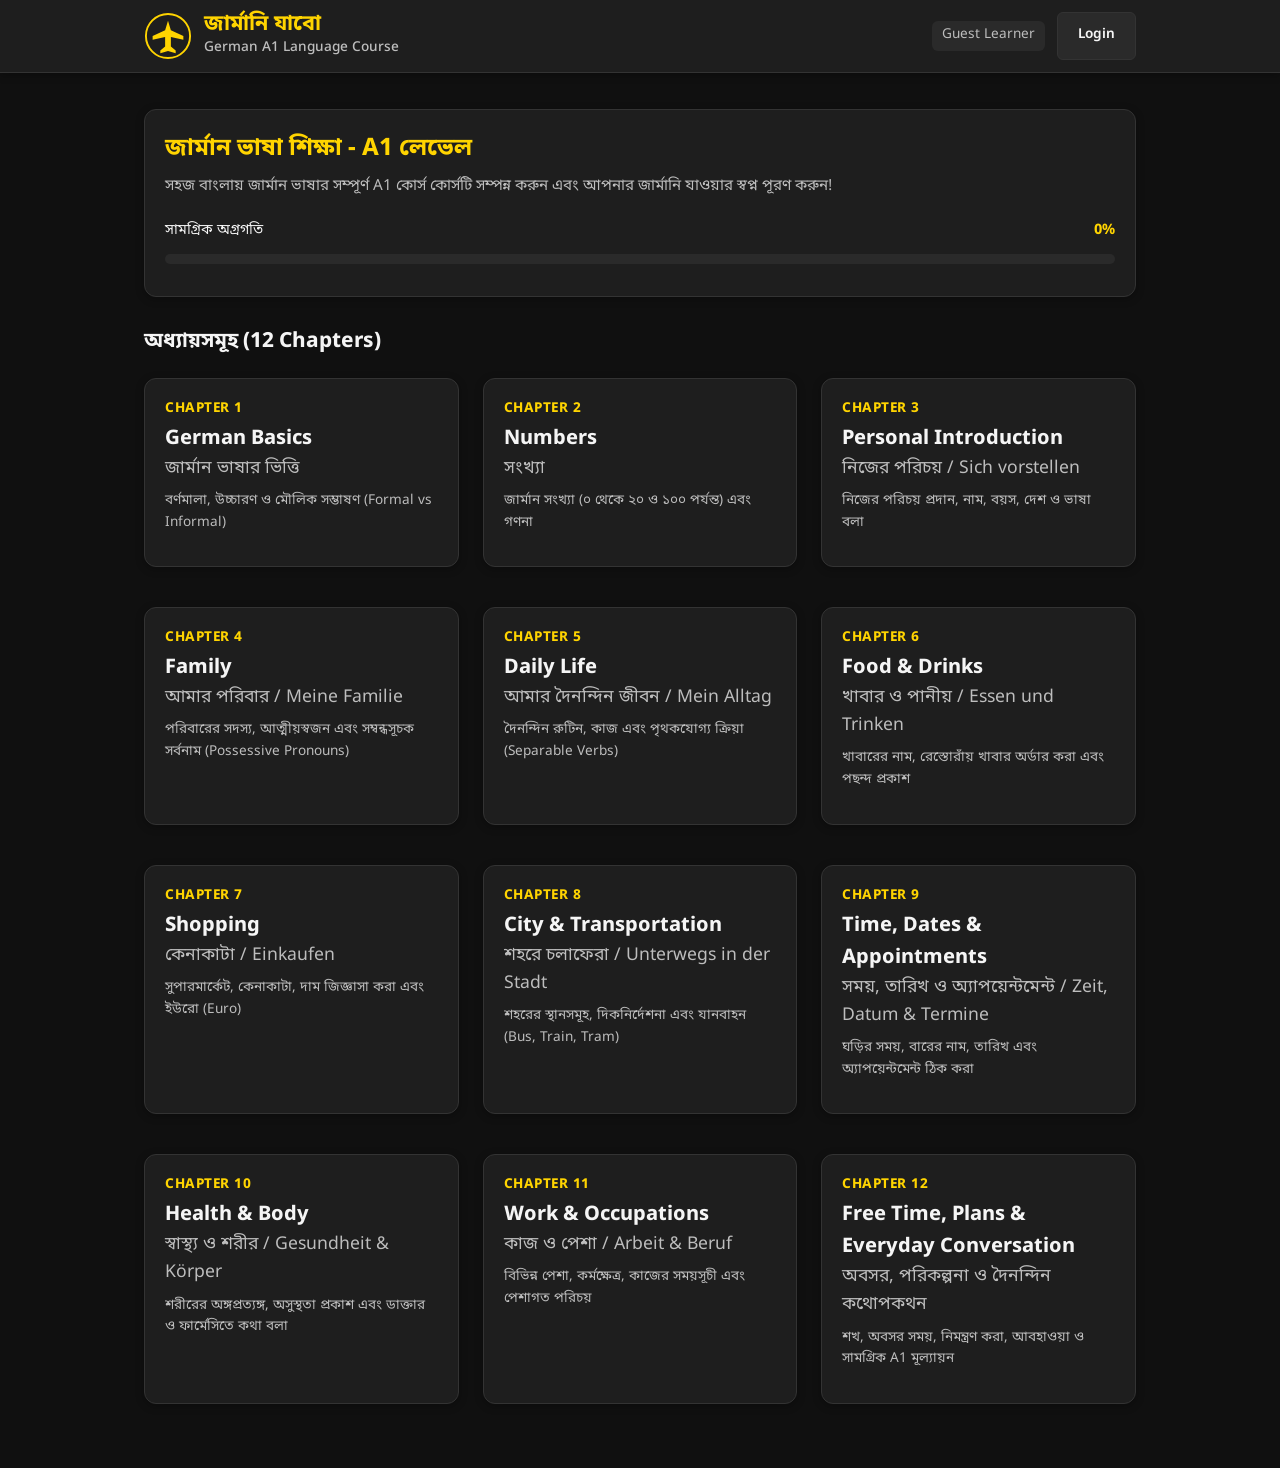
==== index.html @ f14809e0 "Add German A1 static web application for GitHub Pages Created complete responsive Vanilla JS web ver" ====
<!DOCTYPE html>
<html lang="bn">
<head>
  <meta charset="UTF-8">
  <meta name="viewport" content="width=device-width, initial-scale=1.0">
  <title>জার্মানি যাবো - German A1 Language Course</title>
  <meta name="description" content="German A1 Language Course in Bengali for aspiring learners in Bangladesh and worldwide.">

  <!-- Fonts -->
  <link rel="preconnect" href="https://fonts.googleapis.com">
  <link rel="preconnect" href="https://fonts.gstatic.com" crossorigin>
  <link href="https://fonts.googleapis.com/css2?family=Noto+Sans+Bengali:wght@400;500;600;700&family=Poppins:wght@400;500;600;700&display=swap" rel="stylesheet">

  <!-- Styles -->
  <link rel="stylesheet" href="css/style.css">
  <link rel="stylesheet" href="css/components.css">
  <link rel="stylesheet" href="css/responsive.css">

  <!-- Favicon -->
  <link rel="icon" type="image/svg+xml" href="assets/images/logo.svg">
</head>
<body>
  <div id="app"></div>

  <!-- Main Application JavaScript Entry (ES Module) -->
  <script type="module" src="js/app.js"></script>
</body>
</html>
---- css/style.css ----
/* Root Variables & Reset - German A1 Web App */
:root {
  --bg-color: #101010;
  --surface-color: #1E1E1E;
  --surface-hover: #2A2A2A;
  --text-primary: #F5F5F5;
  --text-secondary: #BDBDBD;
  --text-disabled: #666666;
  --accent-yellow: #FFD400;
  --text-on-yellow: #1A1A1A;
  --accent-red: #E63946;
  --success-color: #2E7D32;
  --border-color: #333333;

  --font-bengali: 'Noto Sans Bengali', sans-serif;
  --font-latin: 'Poppins', system-ui, -apple-system, sans-serif;

  --max-width-mobile: 480px;
  --max-width-tablet: 768px;
  --max-width-desktop: 1024px;
  --radius-sm: 6px;
  --radius-md: 12px;
  --radius-lg: 18px;
  --shadow-sm: 0 2px 8px rgba(0,0,0,0.3);
  --shadow-md: 0 4px 16px rgba(0,0,0,0.4);
}

*, *::before, *::after {
  box-sizing: border-box;
  margin: 0;
  padding: 0;
}

body {
  background-color: var(--bg-color);
  color: var(--text-primary);
  font-family: var(--font-bengali), var(--font-latin);
  line-height: 1.6;
  min-height: 100vh;
  display: flex;
  flex-direction: column;
  -webkit-font-smoothing: antialiased;
}

#app {
  display: flex;
  flex-direction: column;
  min-height: 100vh;
  width: 100%;
}

a {
  color: var(--accent-yellow);
  text-decoration: none;
}

button {
  font-family: inherit;
  cursor: pointer;
  border: none;
  background: none;
}

/* Base Layout Container */
.container {
  width: 100%;
  max-width: var(--max-width-desktop);
  margin: 0 auto;
  padding: 0 16px;
}

.main-content {
  flex: 1;
  padding-top: 16px;
  padding-bottom: 32px;
}
---- css/components.css ----
/* Component Styles for German A1 App */

/* Header & Top Bar */
.app-header {
  background-color: var(--surface-color);
  border-bottom: 1px solid var(--border-color);
  position: sticky;
  top: 0;
  z-index: 100;
  box-shadow: var(--shadow-sm);
}

.header-container {
  display: flex;
  align-items: center;
  justify-content: space-between;
  height: 64px;
  padding: 0 16px;
  max-width: var(--max-width-desktop);
  margin: 0 auto;
}

.header-brand {
  display: flex;
  align-items: center;
  gap: 12px;
  text-decoration: none;
}

.brand-logo {
  width: 40px;
  height: 40px;
  flex-shrink: 0;
}

.brand-text {
  display: flex;
  flex-direction: column;
}

.brand-title {
  color: var(--accent-yellow);
  font-size: 1.2rem;
  font-weight: 700;
  line-height: 1.2;
}

.brand-subtitle {
  color: var(--text-secondary);
  font-size: 0.75rem;
  font-weight: 500;
}

.nav-back-btn {
  display: flex;
  align-items: center;
  gap: 6px;
  color: var(--text-primary);
  background: var(--surface-hover);
  padding: 8px 12px;
  border-radius: var(--radius-sm);
  font-weight: 500;
  font-size: 0.9rem;
  transition: background 0.2s;
}

.nav-back-btn:hover {
  background: #333;
}

.header-auth-controls {
  display: flex;
  align-items: center;
  gap: 12px;
}

.user-badge {
  display: flex;
  align-items: center;
  gap: 8px;
  font-size: 0.85rem;
  color: var(--text-secondary);
  background: var(--surface-hover);
  padding: 4px 10px;
  border-radius: var(--radius-sm);
}

.btn-sm {
  padding: 6px 12px;
  font-size: 0.85rem;
  border-radius: var(--radius-sm);
}

/* Cards & Surfaces */
.card {
  background-color: var(--surface-color);
  border: 1px solid var(--border-color);
  border-radius: var(--radius-md);
  padding: 20px;
  margin-bottom: 16px;
  box-shadow: var(--shadow-sm);
}

.card-interactive {
  transition: transform 0.2s, border-color 0.2s, box-shadow 0.2s;
  cursor: pointer;
}

.card-interactive:hover {
  transform: translateY(-2px);
  border-color: var(--accent-yellow);
  box-shadow: var(--shadow-md);
}

/* Progress Bar */
.progress-container {
  width: 100%;
  background: #2A2A2A;
  border-radius: 8px;
  height: 10px;
  overflow: hidden;
  margin: 12px 0;
}

.progress-bar-fill {
  height: 100%;
  background: var(--accent-yellow);
  width: 0%;
  transition: width 0.3s ease;
}

/* Buttons */
.btn {
  display: inline-flex;
  align-items: center;
  justify-content: center;
  gap: 8px;
  padding: 12px 20px;
  border-radius: var(--radius-sm);
  font-weight: 600;
  text-align: center;
  transition: all 0.2s;
  min-height: 44px;
}

.btn-primary {
  background-color: var(--accent-yellow);
  color: var(--text-on-yellow);
}

.btn-primary:hover {
  background-color: #E6BE00;
}

.btn-secondary {
  background-color: var(--surface-hover);
  color: var(--text-primary);
  border: 1px solid var(--border-color);
}

.btn-secondary:hover {
  background-color: #333333;
}

.btn-danger {
  background-color: var(--accent-red);
  color: #FFFFFF;
}

/* Tabs */
.tabs-nav {
  display: flex;
  background: var(--surface-color);
  border-bottom: 1px solid var(--border-color);
  overflow-x: auto;
  scrollbar-width: none; /* Firefox */
  -ms-overflow-style: none; /* IE 10+ */
}

.tabs-nav::-webkit-scrollbar {
  display: none; /* Chrome/Safari */
}

.tab-btn {
  padding: 14px 20px;
  color: var(--text-secondary);
  font-weight: 600;
  font-size: 0.95rem;
  border-bottom: 3px solid transparent;
  white-space: nowrap;
  transition: color 0.2s, border-color 0.2s;
}

.tab-btn:hover {
  color: var(--text-primary);
}

.tab-btn.active {
  color: var(--accent-yellow);
  border-bottom-color: var(--accent-yellow);
}

/* Lesson Cards & Content */
.chapter-grid {
  display: grid;
  grid-template-columns: 1fr;
  gap: 16px;
  margin-top: 20px;
}

.chapter-number {
  color: var(--accent-yellow);
  font-size: 0.85rem;
  font-weight: 700;
  text-transform: uppercase;
  letter-spacing: 0.5px;
}

.chapter-title-de {
  font-size: 1.25rem;
  font-weight: 700;
  color: var(--text-primary);
  margin-top: 2px;
}

.chapter-title-bn {
  font-size: 1.1rem;
  color: var(--text-secondary);
  margin-bottom: 8px;
}

/* Vocabulary List */
.vocab-card {
  background: var(--surface-color);
  border-left: 4px solid var(--accent-yellow);
  border-radius: var(--radius-sm);
  padding: 16px;
  margin-bottom: 12px;
}

.vocab-de {
  font-size: 1.2rem;
  font-weight: 700;
  color: var(--accent-yellow);
}

.vocab-bn {
  font-size: 1.05rem;
  color: var(--text-primary);
  margin-top: 4px;
}

.vocab-example {
  font-size: 0.9rem;
  color: var(--text-secondary);
  margin-top: 6px;
  font-style: italic;
  padding-top: 6px;
  border-top: 1px dashed var(--border-color);
}

/* Grammar Block */
.grammar-block {
  background: var(--surface-color);
  padding: 20px;
  border-radius: var(--radius-md);
  margin-bottom: 16px;
  border: 1px solid var(--border-color);
}

.grammar-title {
  font-size: 1.25rem;
  color: var(--accent-yellow);
  margin-bottom: 10px;
}

.grammar-explanation {
  color: var(--text-primary);
  font-size: 1rem;
  margin-bottom: 14px;
  line-height: 1.7;
}

.example-box {
  background: #141414;
  padding: 12px 16px;
  border-radius: var(--radius-sm);
  margin-top: 8px;
  border-left: 3px solid var(--accent-yellow);
}

.example-de {
  font-weight: 600;
  color: var(--text-primary);
}

.example-bn {
  color: var(--text-secondary);
  font-size: 0.9rem;
}

/* Dialogue Bubble */
.dialogue-container {
  display: flex;
  flex-direction: column;
  gap: 12px;
}

.dialogue-bubble {
  background: var(--surface-color);
  padding: 14px 18px;
  border-radius: var(--radius-md);
  max-width: 85%;
  border: 1px solid var(--border-color);
}

.dialogue-bubble.speaker-a {
  align-self: flex-start;
  border-left: 4px solid var(--accent-yellow);
}

.dialogue-bubble.speaker-b {
  align-self: flex-end;
  background: #252525;
  border-right: 4px solid var(--text-primary);
}

.dialogue-speaker {
  font-size: 0.8rem;
  font-weight: 700;
  color: var(--accent-yellow);
  margin-bottom: 4px;
}

.dialogue-de {
  font-size: 1.05rem;
  font-weight: 600;
  color: var(--text-primary);
}

.dialogue-bn {
  font-size: 0.95rem;
  color: var(--text-secondary);
  margin-top: 4px;
}

/* Exercises UI */
.exercise-card {
  background: var(--surface-color);
  border-radius: var(--radius-md);
  padding: 24px;
  border: 1px solid var(--border-color);
}

.exercise-question {
  font-size: 1.2rem;
  font-weight: 600;
  color: var(--text-primary);
  margin-bottom: 20px;
}

.options-grid {
  display: flex;
  flex-direction: column;
  gap: 10px;
  margin-bottom: 20px;
}

.option-btn {
  padding: 14px 18px;
  border-radius: var(--radius-sm);
  background: var(--surface-hover);
  color: var(--text-primary);
  border: 1px solid var(--border-color);
  text-align: left;
  font-size: 1rem;
  transition: all 0.2s;
  min-height: 48px;
}

.option-btn:hover {
  background: #333333;
}

.option-btn.selected {
  border-color: var(--accent-yellow);
  background: #2A2500;
}

.option-btn.correct {
  background: #123815;
  border-color: var(--success-color);
  color: #81C784;
}

.option-btn.incorrect {
  background: #3B1215;
  border-color: var(--accent-red);
  color: #E57373;
}

.exercise-feedback {
  padding: 14px;
  border-radius: var(--radius-sm);
  margin-bottom: 20px;
  font-weight: 600;
}

.feedback-correct {
  background: #123815;
  color: #81C784;
  border: 1px solid var(--success-color);
}

.feedback-incorrect {
  background: #3B1215;
  color: #E57373;
  border: 1px solid var(--accent-red);
}

.input-exercise {
  width: 100%;
  padding: 14px;
  background: #141414;
  border: 1px solid var(--border-color);
  border-radius: var(--radius-sm);
  color: var(--text-primary);
  font-size: 1.05rem;
  margin-bottom: 20px;
}

.input-exercise:focus {
  outline: none;
  border-color: var(--accent-yellow);
}
---- css/responsive.css ----
/* Responsive Breakpoints & Adaptations */

/* Mobile Phones (Up to 480px) */
@media (max-width: 480px) {
  .header-container {
    padding: 0 12px;
  }

  .brand-title {
    font-size: 1.05rem;
  }

  .brand-subtitle {
    font-size: 0.7rem;
  }

  .chapter-grid {
    grid-template-columns: 1fr;
  }

  .tab-btn {
    padding: 12px 14px;
    font-size: 0.85rem;
  }

  .dialogue-bubble {
    max-width: 95%;
  }

  .btn {
    width: 100%;
  }
}

/* Tablets (768px and up) */
@media (min-width: 768px) {
  .chapter-grid {
    grid-template-columns: repeat(2, 1fr);
    gap: 20px;
  }

  .main-content {
    padding-top: 24px;
    padding-bottom: 48px;
  }

  .btn {
    width: auto;
  }
}

/* Desktop & Laptops (1024px and up) */
@media (min-width: 1024px) {
  .chapter-grid {
    grid-template-columns: repeat(3, 1fr);
    gap: 24px;
  }

  .header-container {
    height: 72px;
  }

  .brand-title {
    font-size: 1.35rem;
  }

  .brand-subtitle {
    font-size: 0.85rem;
  }

  .brand-logo {
    width: 48px;
    height: 48px;
  }
}

/* Large Screens (1440px and up) */
@media (min-width: 1440px) {
  .container {
    max-width: 1200px;
  }
}
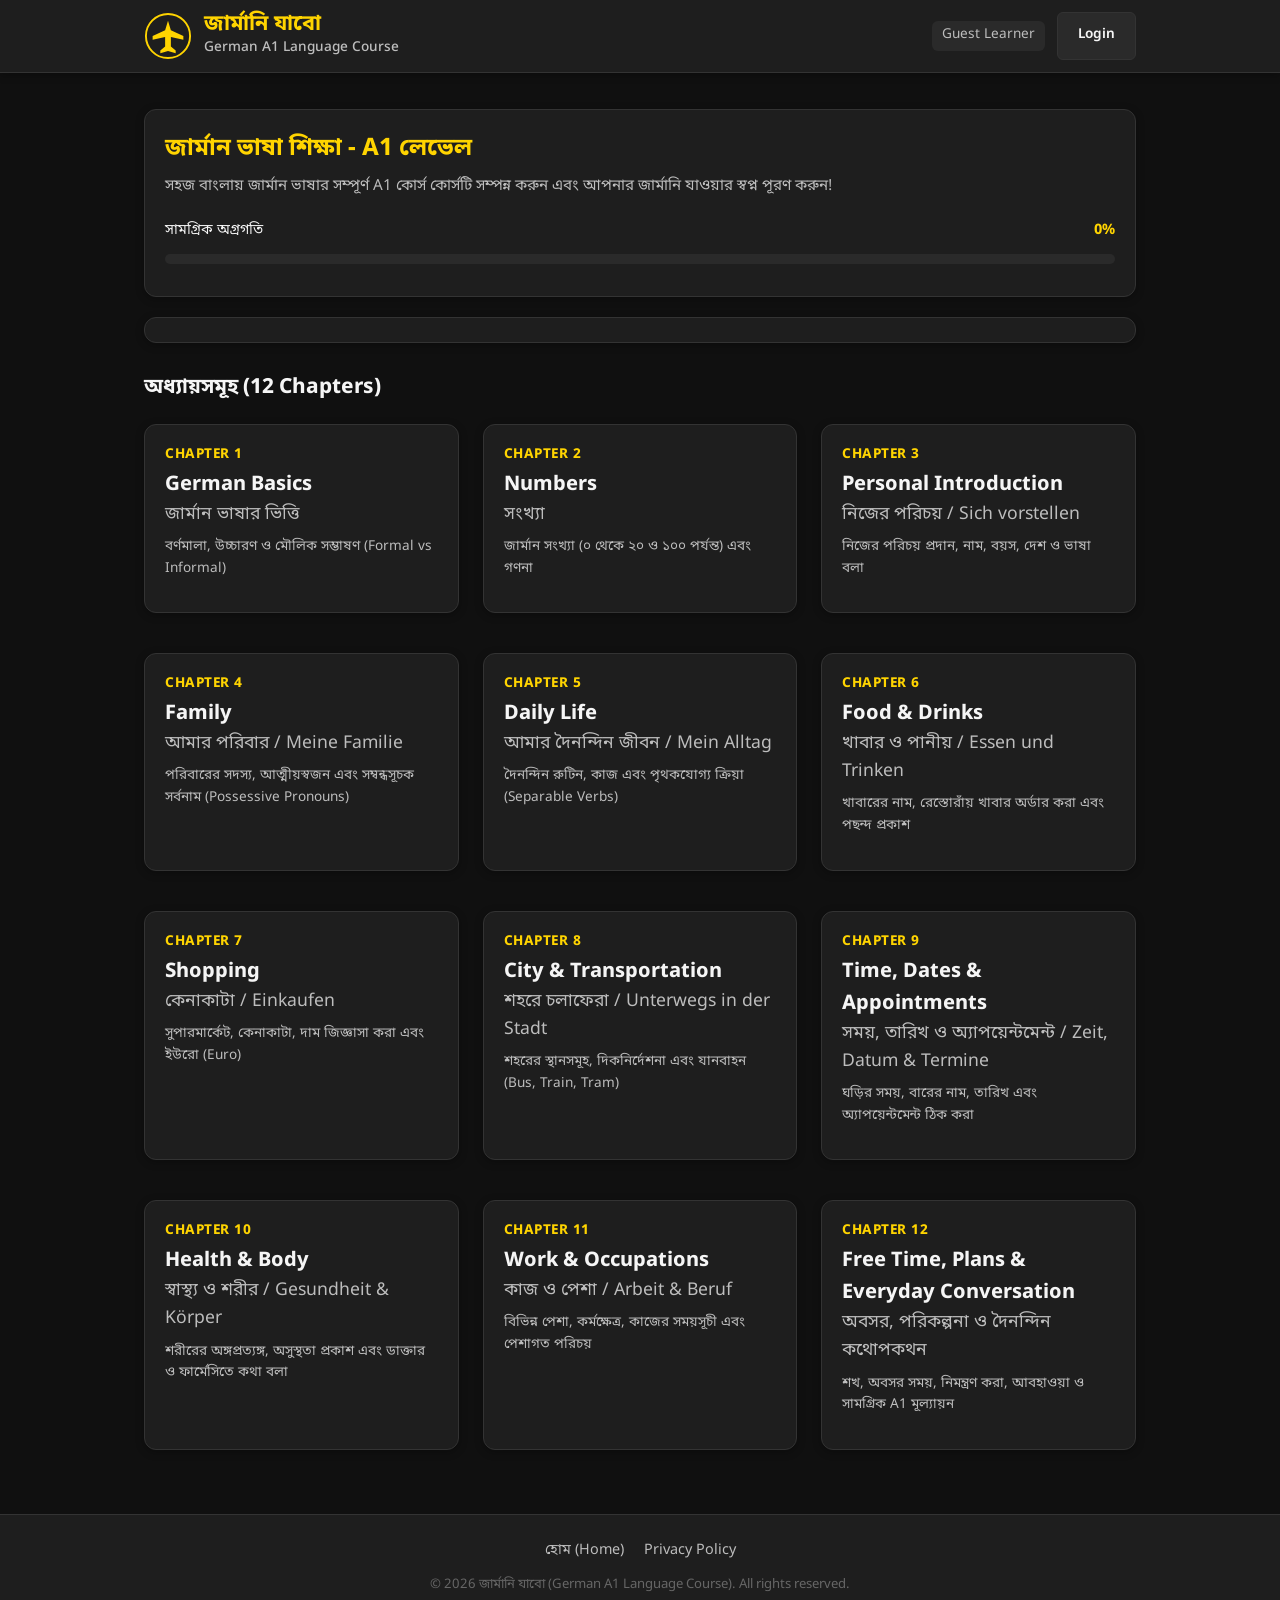
==== commit 87953c67: "Integrate Google AdSense web ad unit into static web application Co-authored-by: sushen <4492335+sus" ====
--- a/index.html
+++ b/index.html
@@ -18,6 +18,9 @@
 
   <!-- Favicon -->
   <link rel="icon" type="image/svg+xml" href="assets/images/logo.svg">
+
+  <!-- Google AdSense Loader -->
+  <script async src="https://pagead2.googlesyndication.com/pagead/js/adsbygoogle.js?client=ca-pub-2296246438593583" crossorigin="anonymous"></script>
 </head>
 <body>
   <div id="app"></div>
--- a/css/components.css
+++ b/css/components.css
@@ -433,3 +433,62 @@
   outline: none;
   border-color: var(--accent-yellow);
 }
+
+/* Site Footer */
+.site-footer {
+  background-color: var(--surface-color);
+  border-top: 1px solid var(--border-color);
+  padding: 24px 16px;
+  margin-top: auto;
+  text-align: center;
+}
+
+.footer-container {
+  max-width: var(--max-width-desktop);
+  margin: 0 auto;
+  display: flex;
+  flex-direction: column;
+  align-items: center;
+  gap: 12px;
+}
+
+.footer-links {
+  display: flex;
+  flex-wrap: wrap;
+  justify-content: center;
+  gap: 20px;
+  font-size: 0.9rem;
+}
+
+.footer-links a {
+  color: var(--text-secondary);
+  text-decoration: none;
+  transition: color 0.2s;
+}
+
+.footer-links a:hover {
+  color: var(--accent-yellow);
+}
+
+.footer-copy {
+  color: var(--text-disabled);
+  font-size: 0.82rem;
+}
+
+/* Ad Placement Wrapper */
+.ad-container {
+  width: 100%;
+  margin: 20px 0;
+  padding: 12px;
+  background-color: var(--surface-color);
+  border: 1px solid var(--border-color);
+  border-radius: var(--radius-md);
+  box-shadow: var(--shadow-sm);
+  text-align: center;
+  overflow: hidden;
+  box-sizing: border-box;
+}
+
+.ad-container ins.adsbygoogle {
+  margin: 0 auto;
+}
